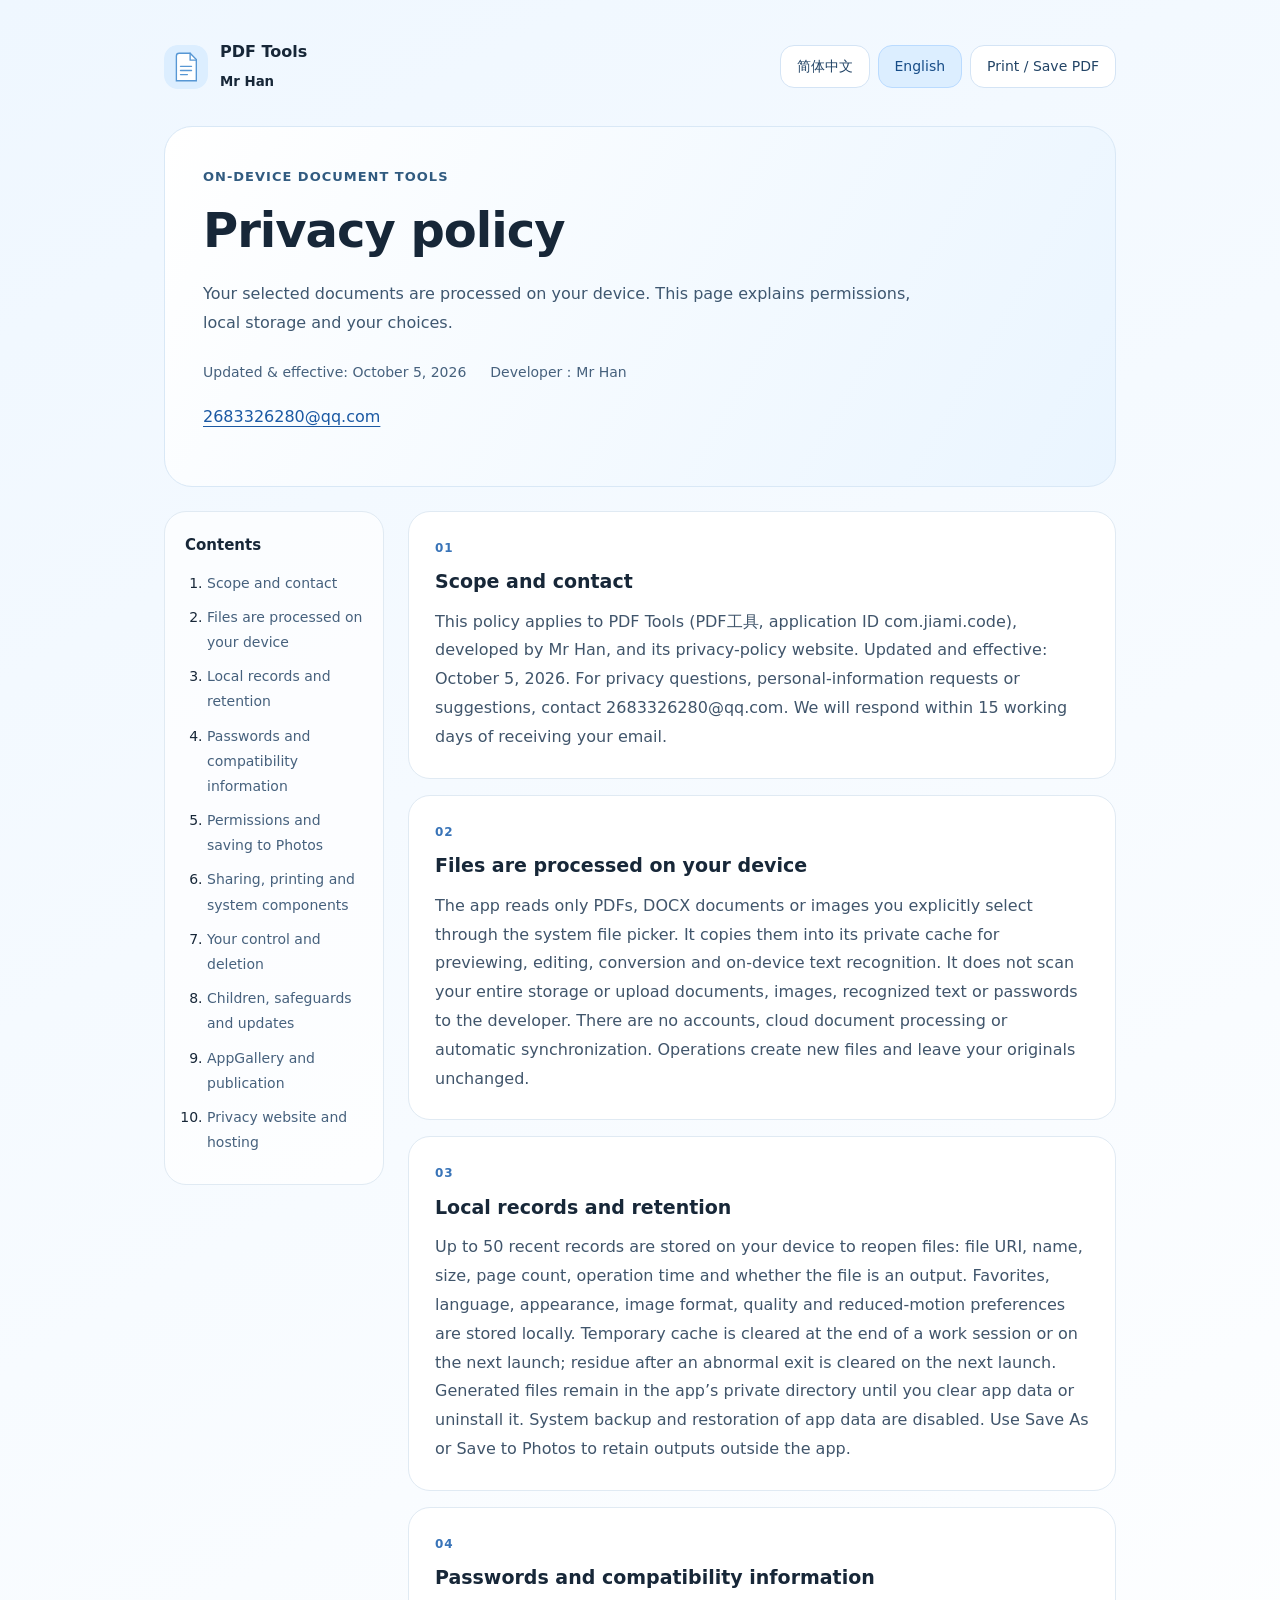
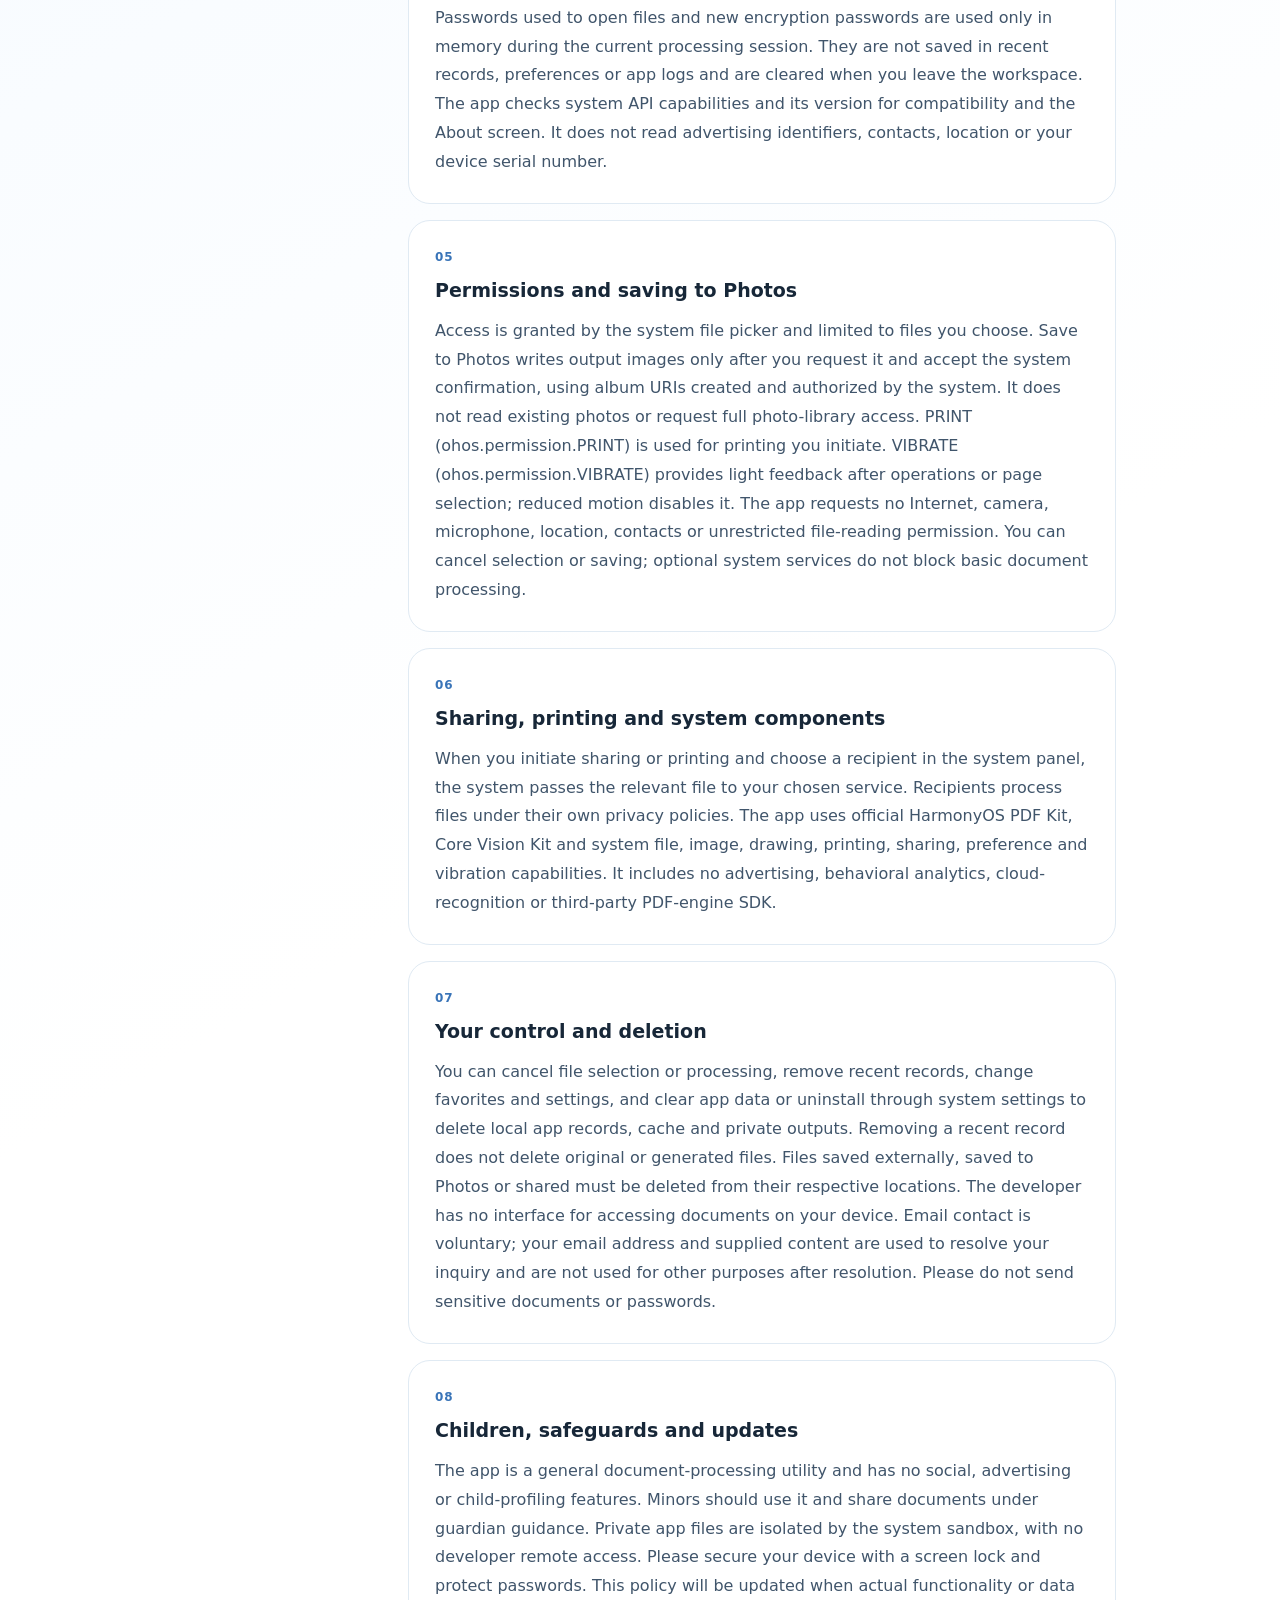
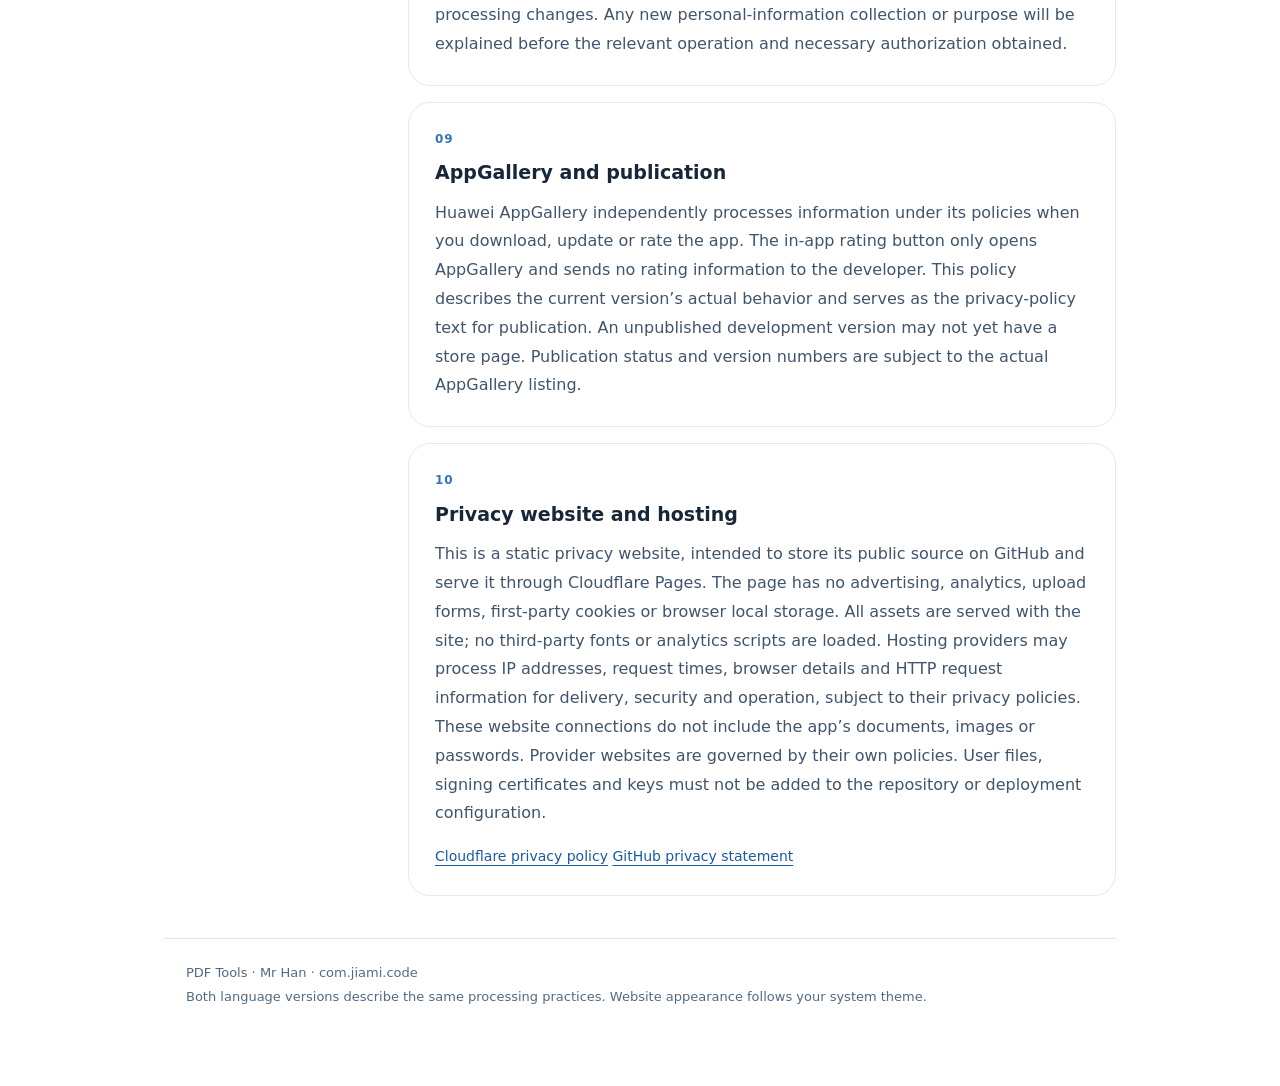
==== public/en/index.html @ 7ca53d2f "Add files via upload" ====
<!doctype html>
<html lang="en"><head><meta charset="utf-8"><meta name="viewport" content="width=device-width,initial-scale=1"><meta name="description" content="PDF Tools Privacy policy · Mr Han · 2026-10-05"><meta name="color-scheme" content="light dark"><title>Privacy policy · PDF Tools · Mr Han</title><link rel="icon" href="../assets/icon.svg" type="image/svg+xml"><link rel="stylesheet" href="../assets/style.css"><link rel="alternate" hreflang="zh-CN" href="../index.html"><link rel="alternate" hreflang="en" href="../en/index.html"><script src="../assets/site.js" defer></script></head>
<body><a class="skip" href="#policy">Skip to policy</a><div class="wrap"><header class="top"><div class="brand"><img class="icon" src="../assets/icon.svg" alt="" width="44" height="44"><span>PDF Tools<br><small>Mr Han</small></span></div><nav class="controls" aria-label="Language and print"><a class="control" href="../index.html" lang="zh-CN" >简体中文</a><a class="control" href="../en/index.html" lang="en" aria-current="page">English</a><button class="control" id="print" type="button">Print / Save PDF</button></nav></header><div class="hero"><div class="eyebrow">ON-DEVICE DOCUMENT TOOLS</div><h1>Privacy policy</h1><p class="lead">Your selected documents are processed on your device. This page explains permissions, local storage and your choices.</p><div class="meta"><span>Updated & effective: October 5, 2026</span><span>Developer：Mr Han</span></div><p class="contact"><a href="mailto:2683326280@qq.com">2683326280@qq.com</a></p></div><div class="layout"><nav class="toc" aria-label="Contents"><h2>Contents</h2><ol><li><a href="#section-1">Scope and contact</a></li><li><a href="#section-2">Files are processed on your device</a></li><li><a href="#section-3">Local records and retention</a></li><li><a href="#section-4">Passwords and compatibility information</a></li><li><a href="#section-5">Permissions and saving to Photos</a></li><li><a href="#section-6">Sharing, printing and system components</a></li><li><a href="#section-7">Your control and deletion</a></li><li><a href="#section-8">Children, safeguards and updates</a></li><li><a href="#section-9">AppGallery and publication</a></li><li><a href="#section-10">Privacy website and hosting</a></li></ol></nav><main class="article" id="policy"><section class="section" id="section-1" aria-labelledby="heading-1"><span class="number">01</span><h2 id="heading-1">Scope and contact</h2><p>This policy applies to PDF Tools (PDF工具, application ID com.jiami.code), developed by Mr Han, and its privacy-policy website. Updated and effective: October 5, 2026. For privacy questions, personal-information requests or suggestions, contact 2683326280@qq.com. We will respond within 15 working days of receiving your email.</p></section><section class="section" id="section-2" aria-labelledby="heading-2"><span class="number">02</span><h2 id="heading-2">Files are processed on your device</h2><p>The app reads only PDFs, DOCX documents or images you explicitly select through the system file picker. It copies them into its private cache for previewing, editing, conversion and on-device text recognition. It does not scan your entire storage or upload documents, images, recognized text or passwords to the developer. There are no accounts, cloud document processing or automatic synchronization. Operations create new files and leave your originals unchanged.</p></section><section class="section" id="section-3" aria-labelledby="heading-3"><span class="number">03</span><h2 id="heading-3">Local records and retention</h2><p>Up to 50 recent records are stored on your device to reopen files: file URI, name, size, page count, operation time and whether the file is an output. Favorites, language, appearance, image format, quality and reduced-motion preferences are stored locally. Temporary cache is cleared at the end of a work session or on the next launch; residue after an abnormal exit is cleared on the next launch. Generated files remain in the app’s private directory until you clear app data or uninstall it. System backup and restoration of app data are disabled. Use Save As or Save to Photos to retain outputs outside the app.</p></section><section class="section" id="section-4" aria-labelledby="heading-4"><span class="number">04</span><h2 id="heading-4">Passwords and compatibility information</h2><p>Passwords used to open files and new encryption passwords are used only in memory during the current processing session. They are not saved in recent records, preferences or app logs and are cleared when you leave the workspace. The app checks system API capabilities and its version for compatibility and the About screen. It does not read advertising identifiers, contacts, location or your device serial number.</p></section><section class="section" id="section-5" aria-labelledby="heading-5"><span class="number">05</span><h2 id="heading-5">Permissions and saving to Photos</h2><p>Access is granted by the system file picker and limited to files you choose. Save to Photos writes output images only after you request it and accept the system confirmation, using album URIs created and authorized by the system. It does not read existing photos or request full photo-library access. PRINT (ohos.permission.PRINT) is used for printing you initiate. VIBRATE (ohos.permission.VIBRATE) provides light feedback after operations or page selection; reduced motion disables it. The app requests no Internet, camera, microphone, location, contacts or unrestricted file-reading permission. You can cancel selection or saving; optional system services do not block basic document processing.</p></section><section class="section" id="section-6" aria-labelledby="heading-6"><span class="number">06</span><h2 id="heading-6">Sharing, printing and system components</h2><p>When you initiate sharing or printing and choose a recipient in the system panel, the system passes the relevant file to your chosen service. Recipients process files under their own privacy policies. The app uses official HarmonyOS PDF Kit, Core Vision Kit and system file, image, drawing, printing, sharing, preference and vibration capabilities. It includes no advertising, behavioral analytics, cloud-recognition or third-party PDF-engine SDK.</p></section><section class="section" id="section-7" aria-labelledby="heading-7"><span class="number">07</span><h2 id="heading-7">Your control and deletion</h2><p>You can cancel file selection or processing, remove recent records, change favorites and settings, and clear app data or uninstall through system settings to delete local app records, cache and private outputs. Removing a recent record does not delete original or generated files. Files saved externally, saved to Photos or shared must be deleted from their respective locations. The developer has no interface for accessing documents on your device. Email contact is voluntary; your email address and supplied content are used to resolve your inquiry and are not used for other purposes after resolution. Please do not send sensitive documents or passwords.</p></section><section class="section" id="section-8" aria-labelledby="heading-8"><span class="number">08</span><h2 id="heading-8">Children, safeguards and updates</h2><p>The app is a general document-processing utility and has no social, advertising or child-profiling features. Minors should use it and share documents under guardian guidance. Private app files are isolated by the system sandbox, with no developer remote access. Please secure your device with a screen lock and protect passwords. This policy will be updated when actual functionality or data processing changes. Any new personal-information collection or purpose will be explained before the relevant operation and necessary authorization obtained.</p></section><section class="section" id="section-9" aria-labelledby="heading-9"><span class="number">09</span><h2 id="heading-9">AppGallery and publication</h2><p>Huawei AppGallery independently processes information under its policies when you download, update or rate the app. The in-app rating button only opens AppGallery and sends no rating information to the developer. This policy describes the current version’s actual behavior and serves as the privacy-policy text for publication. An unpublished development version may not yet have a store page. Publication status and version numbers are subject to the actual AppGallery listing.</p></section><section class="section" id="section-10" aria-labelledby="heading-10"><span class="number">10</span><h2 id="heading-10">Privacy website and hosting</h2><p>This is a static privacy website, intended to store its public source on GitHub and serve it through Cloudflare Pages. The page has no advertising, analytics, upload forms, first-party cookies or browser local storage. All assets are served with the site; no third-party fonts or analytics scripts are loaded. Hosting providers may process IP addresses, request times, browser details and HTTP request information for delivery, security and operation, subject to their privacy policies. These website connections do not include the app’s documents, images or passwords. Provider websites are governed by their own policies. User files, signing certificates and keys must not be added to the repository or deployment configuration.</p><p class="links"><a href="https://www.cloudflare.com/privacypolicy/" rel="noreferrer">Cloudflare privacy policy</a> <a href="https://docs.github.com/en/site-policy/privacy-policies/github-general-privacy-statement" rel="noreferrer">GitHub privacy statement</a></p></section></main></div><footer>PDF Tools · Mr Han · com.jiami.code<br>Both language versions describe the same processing practices. Website appearance follows your system theme.</footer></div></body></html>
---- public/assets/style.css ----
*{box-sizing:border-box}html{scroll-behavior:smooth;scroll-padding-top:24px}body{margin:0;background:linear-gradient(150deg,#eff7ff,#fff 55%);color:#172738;font-family:system-ui,-apple-system,"Segoe UI","Microsoft YaHei",sans-serif;line-height:1.8}a{color:#1b59a3;text-underline-offset:4px}a:focus-visible,button:focus-visible{outline:3px solid #397ad0;outline-offset:4px}.skip{position:absolute;left:20px;top:-100px}.skip:focus{top:12px;background:white;padding:12px;z-index:2}.wrap{max-width:1000px;margin:auto;padding:38px 24px 56px}.top{display:flex;justify-content:space-between;gap:16px;align-items:center;margin-bottom:30px}.brand{display:flex;gap:12px;align-items:center;font-weight:700}.icon{width:44px;height:44px;border-radius:14px}.controls{display:flex;gap:8px;flex-wrap:wrap}.control{display:inline-flex;align-items:center;justify-content:center;text-decoration:none;border:1px solid #d4e4f5;border-radius:14px;background:#fff;color:#224466;padding:8px 16px;font:inherit;font-size:14px;cursor:pointer}.control[aria-current]{background:#dceeff;color:#174d88;border-color:#badbff}.hero{border-radius:28px;border:1px solid #d9e8f6;background:linear-gradient(120deg,#fff,#eaf5ff);padding:38px;margin-bottom:24px}.eyebrow{color:#315b80;font-size:13px;font-weight:700;letter-spacing:1px}h1{font-size:clamp(32px,5vw,48px);line-height:1.25;margin:12px 0 20px;letter-spacing:-1px}.lead{max-width:720px;color:#3e5770;margin:0 0 22px}.meta{display:flex;gap:12px 24px;flex-wrap:wrap;font-size:14px;color:#46617d}.layout{display:grid;grid-template-columns:220px minmax(0,1fr);gap:24px;align-items:start}.toc{border:1px solid #e0eaf3;border-radius:22px;background:#ffffffb8;padding:20px}.toc h2{font-size:15px;margin:0 0 12px}.toc ol{padding-left:22px;margin:0}.toc li{margin:9px 0;font-size:14px}.toc a{text-decoration:none;color:#46617d}.article{min-width:0}.section{background:#fff;border:1px solid #e0eaf3;border-radius:22px;padding:26px;margin:0 0 16px}.section h2{font-size:19px;line-height:1.5;margin:0 0 12px}.section p{margin:0;color:#40556b;overflow-wrap:anywhere}.number{font-size:12px;display:block;color:#3974b8;font-weight:700;letter-spacing:1px;margin-bottom:8px}footer{margin-top:26px;padding:22px;border-top:1px solid #dce7f1;font-size:13px;color:#526b83}footer a{margin-right:16px}.contact{margin-top:18px!important}.links{margin-top:16px!important;font-size:14px}@media(max-width:760px){.wrap{padding:22px 16px 36px}.hero{padding:26px 22px}.layout{grid-template-columns:1fr}.toc ol{display:grid;grid-template-columns:1fr 1fr;gap:0 18px}.section{padding:22px}.top{align-items:flex-start}.brand{font-size:14px}.controls{gap:6px}.control{padding:6px 10px}.icon{width:38px;height:38px}}@media(max-width:430px){.top{flex-direction:column;gap:14px}.toc ol{display:block}.hero{border-radius:24px}.meta{display:block}.meta span{display:block}}@media(prefers-color-scheme:dark){body{background:linear-gradient(150deg,#151020,#08090d 60%);color:#f4f1ff}a{color:#cab8ff}.hero{background:linear-gradient(120deg,#211a31,#171221);border-color:#3c3052}.lead,.meta,.eyebrow{color:#c4b7d7}.toc,.section{background:#15121d;border-color:#342b43}.toc a,.section p,footer{color:#c9c0d4}.number{color:#c0a6ff}.control{background:#251e33;border-color:#433254;color:#e0d3f2}.control[aria-current]{background:#413056;border-color:#796394;color:#fff}footer{border-color:#352a45}}@media(prefers-reduced-motion:reduce){html{scroll-behavior:auto}}@media print{body{background:white;color:black}.controls,.toc,.skip{display:none}.wrap{max-width:none;padding:0}.layout{display:block}.hero,.section{background:white!important;border-color:#ccc!important;break-inside:avoid;padding:16px}.section p,.lead,.meta{color:black!important}a{color:black}.top{margin-bottom:12px}footer{color:black}}
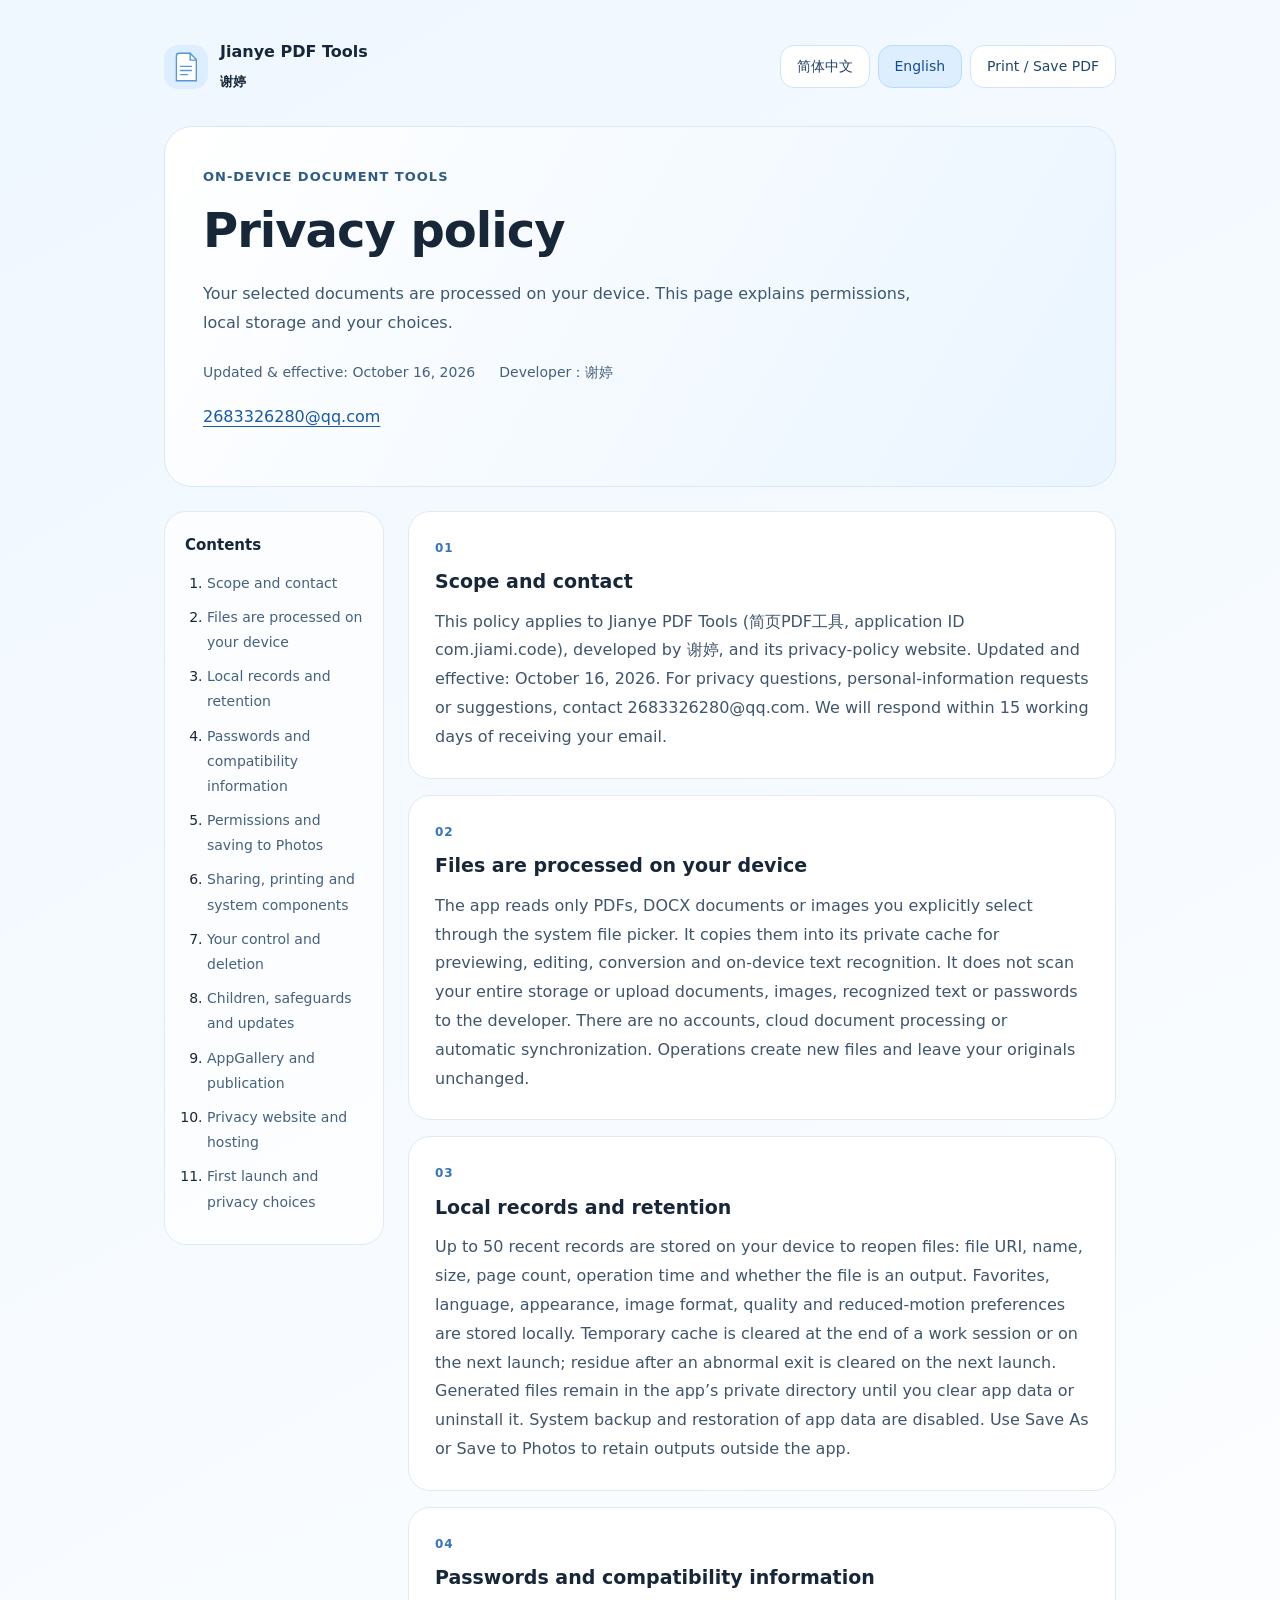
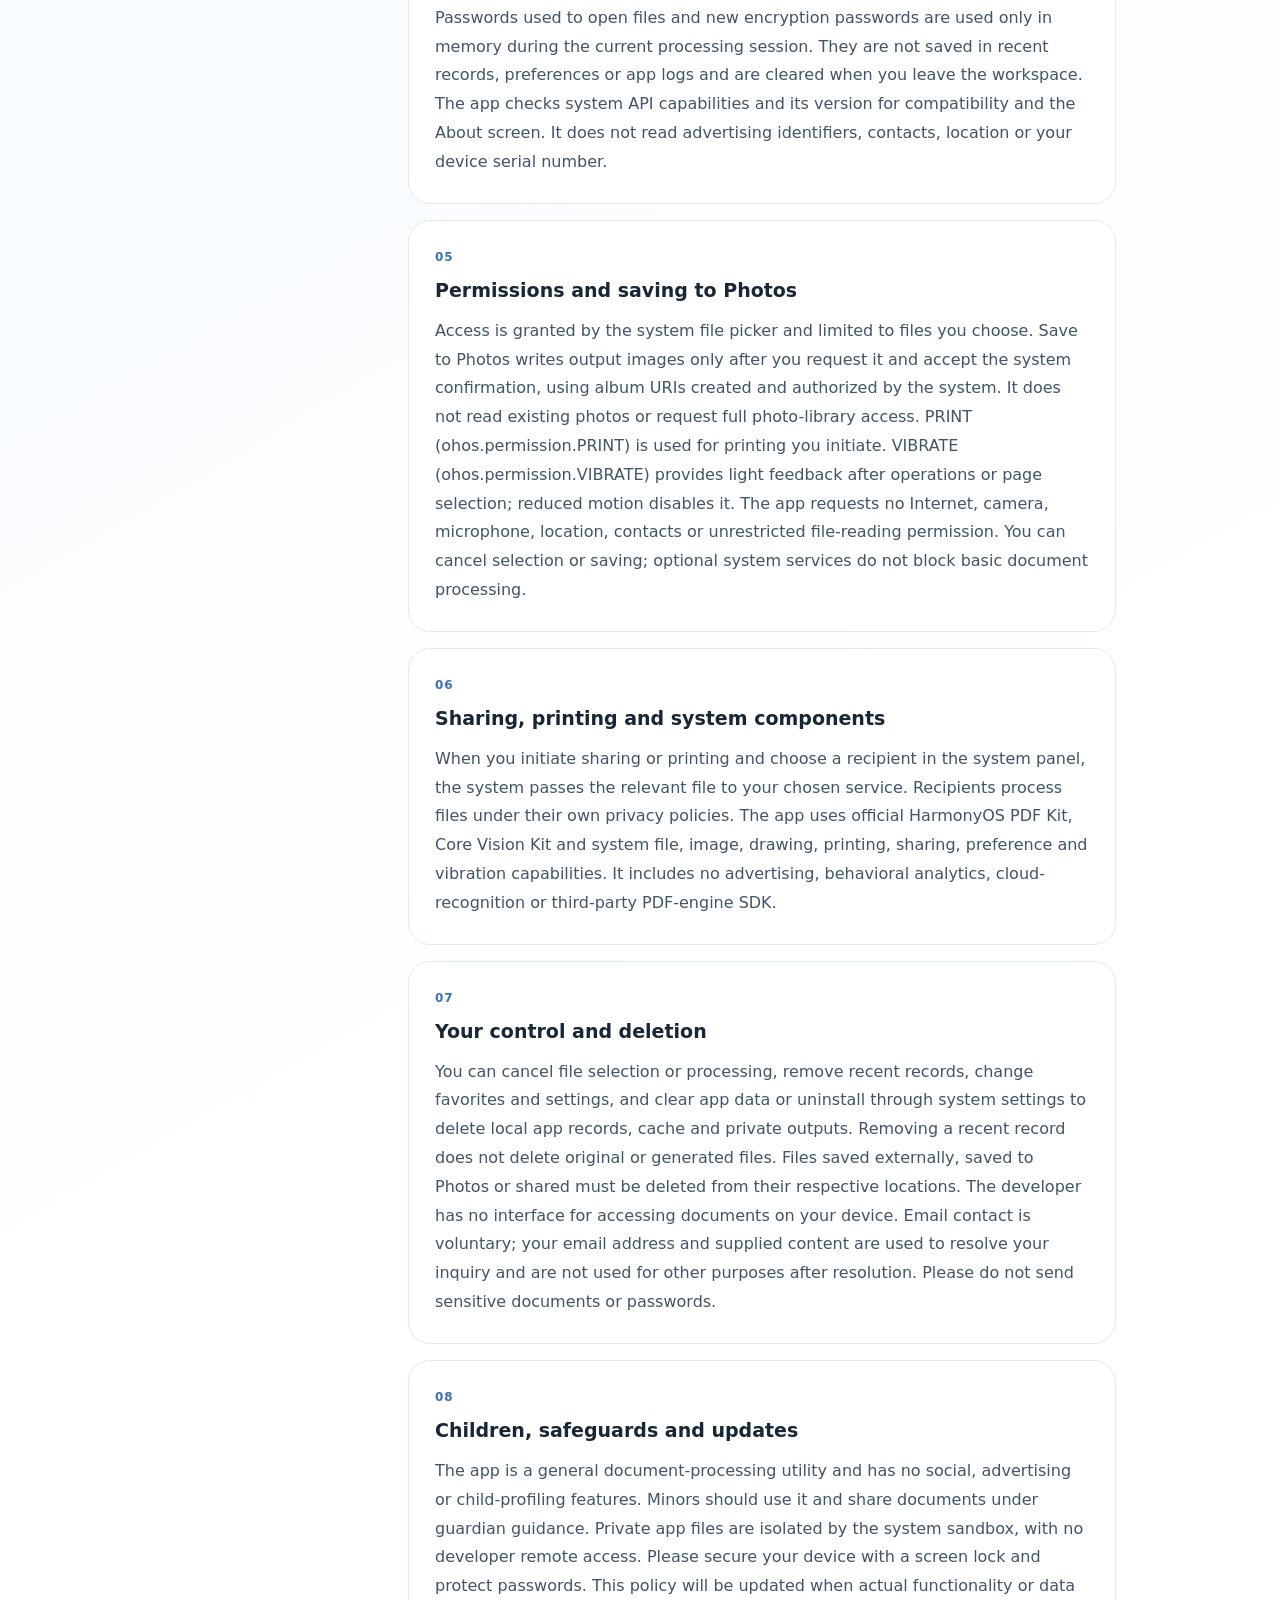
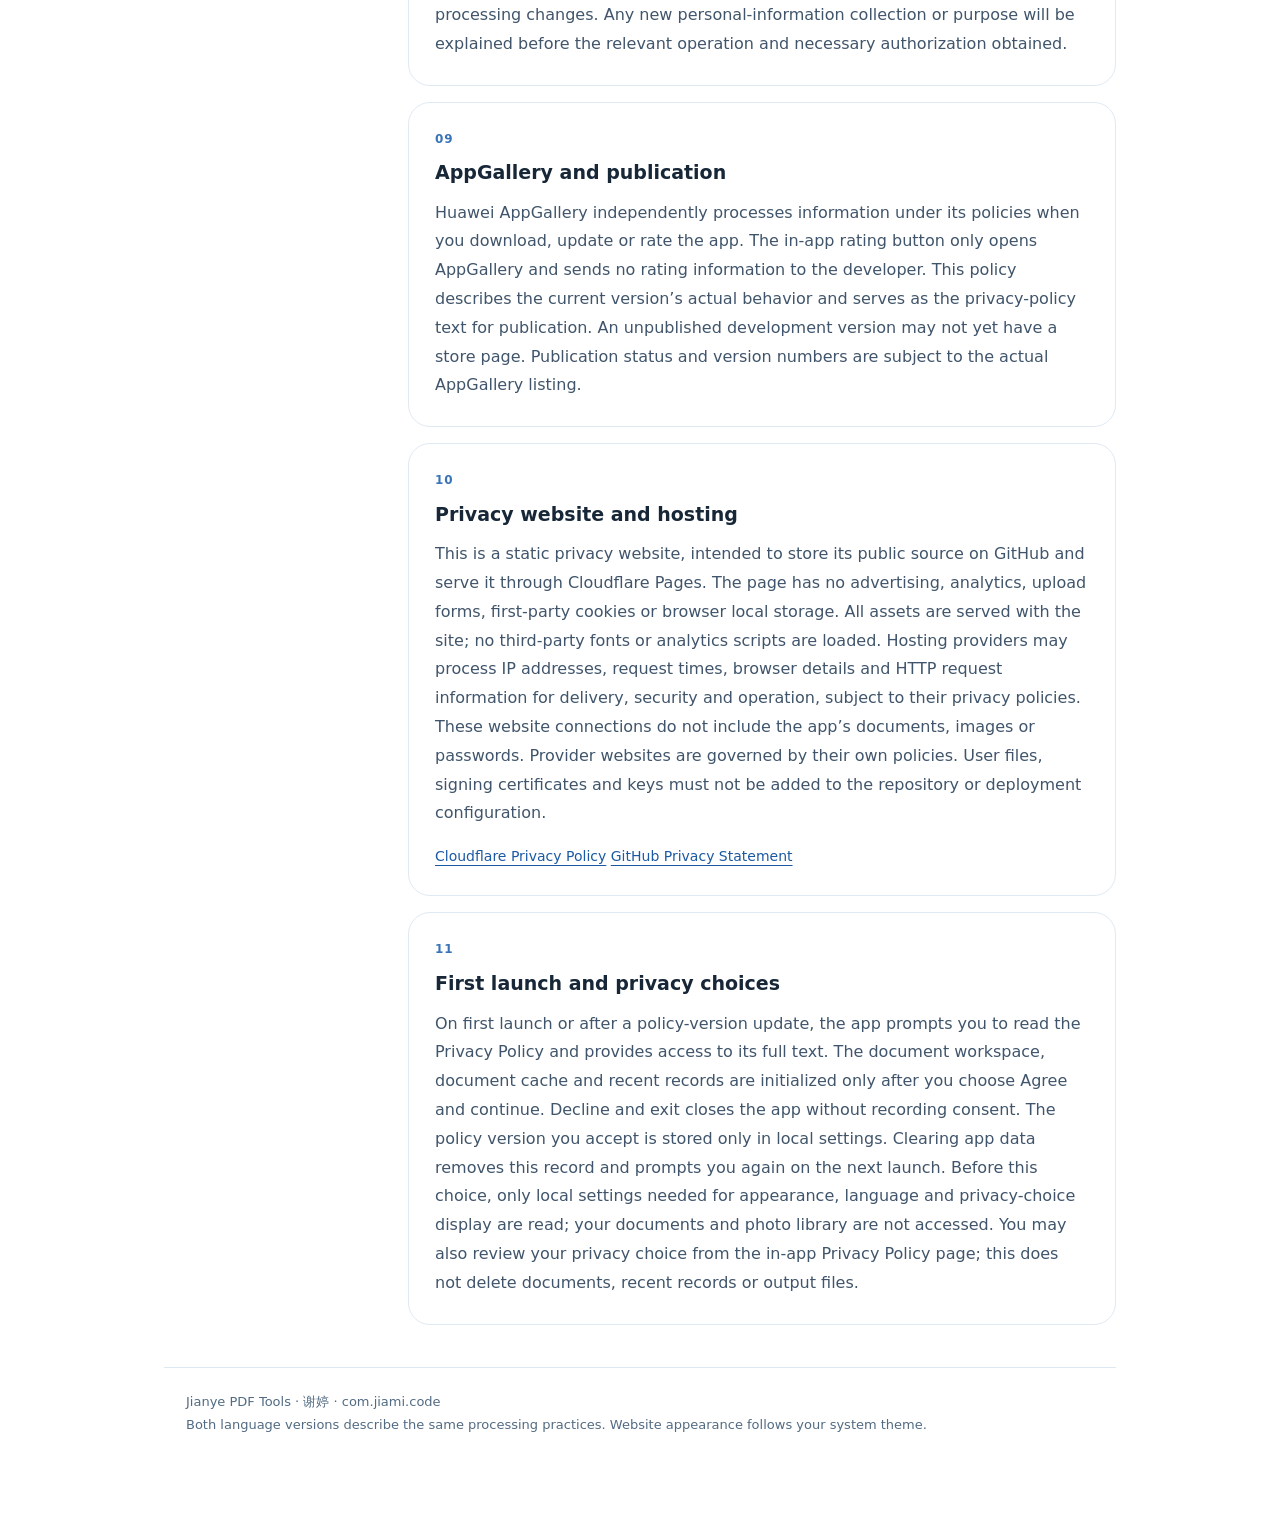
==== commit d6b64ca4: "Update Jianye PDF Tools bilingual privacy policy and developer identity" ====
--- a/public/en/index.html
+++ b/public/en/index.html
@@ -1,3 +1,3 @@
 <!doctype html>
-<html lang="en"><head><meta charset="utf-8"><meta name="viewport" content="width=device-width,initial-scale=1"><meta name="description" content="PDF Tools Privacy policy · Mr Han · 2026-10-05"><meta name="color-scheme" content="light dark"><title>Privacy policy · PDF Tools · Mr Han</title><link rel="icon" href="../assets/icon.svg" type="image/svg+xml"><link rel="stylesheet" href="../assets/style.css"><link rel="alternate" hreflang="zh-CN" href="../index.html"><link rel="alternate" hreflang="en" href="../en/index.html"><script src="../assets/site.js" defer></script></head>
-<body><a class="skip" href="#policy">Skip to policy</a><div class="wrap"><header class="top"><div class="brand"><img class="icon" src="../assets/icon.svg" alt="" width="44" height="44"><span>PDF Tools<br><small>Mr Han</small></span></div><nav class="controls" aria-label="Language and print"><a class="control" href="../index.html" lang="zh-CN" >简体中文</a><a class="control" href="../en/index.html" lang="en" aria-current="page">English</a><button class="control" id="print" type="button">Print / Save PDF</button></nav></header><div class="hero"><div class="eyebrow">ON-DEVICE DOCUMENT TOOLS</div><h1>Privacy policy</h1><p class="lead">Your selected documents are processed on your device. This page explains permissions, local storage and your choices.</p><div class="meta"><span>Updated & effective: October 5, 2026</span><span>Developer：Mr Han</span></div><p class="contact"><a href="mailto:2683326280@qq.com">2683326280@qq.com</a></p></div><div class="layout"><nav class="toc" aria-label="Contents"><h2>Contents</h2><ol><li><a href="#section-1">Scope and contact</a></li><li><a href="#section-2">Files are processed on your device</a></li><li><a href="#section-3">Local records and retention</a></li><li><a href="#section-4">Passwords and compatibility information</a></li><li><a href="#section-5">Permissions and saving to Photos</a></li><li><a href="#section-6">Sharing, printing and system components</a></li><li><a href="#section-7">Your control and deletion</a></li><li><a href="#section-8">Children, safeguards and updates</a></li><li><a href="#section-9">AppGallery and publication</a></li><li><a href="#section-10">Privacy website and hosting</a></li></ol></nav><main class="article" id="policy"><section class="section" id="section-1" aria-labelledby="heading-1"><span class="number">01</span><h2 id="heading-1">Scope and contact</h2><p>This policy applies to PDF Tools (PDF工具, application ID com.jiami.code), developed by Mr Han, and its privacy-policy website. Updated and effective: October 5, 2026. For privacy questions, personal-information requests or suggestions, contact 2683326280@qq.com. We will respond within 15 working days of receiving your email.</p></section><section class="section" id="section-2" aria-labelledby="heading-2"><span class="number">02</span><h2 id="heading-2">Files are processed on your device</h2><p>The app reads only PDFs, DOCX documents or images you explicitly select through the system file picker. It copies them into its private cache for previewing, editing, conversion and on-device text recognition. It does not scan your entire storage or upload documents, images, recognized text or passwords to the developer. There are no accounts, cloud document processing or automatic synchronization. Operations create new files and leave your originals unchanged.</p></section><section class="section" id="section-3" aria-labelledby="heading-3"><span class="number">03</span><h2 id="heading-3">Local records and retention</h2><p>Up to 50 recent records are stored on your device to reopen files: file URI, name, size, page count, operation time and whether the file is an output. Favorites, language, appearance, image format, quality and reduced-motion preferences are stored locally. Temporary cache is cleared at the end of a work session or on the next launch; residue after an abnormal exit is cleared on the next launch. Generated files remain in the app’s private directory until you clear app data or uninstall it. System backup and restoration of app data are disabled. Use Save As or Save to Photos to retain outputs outside the app.</p></section><section class="section" id="section-4" aria-labelledby="heading-4"><span class="number">04</span><h2 id="heading-4">Passwords and compatibility information</h2><p>Passwords used to open files and new encryption passwords are used only in memory during the current processing session. They are not saved in recent records, preferences or app logs and are cleared when you leave the workspace. The app checks system API capabilities and its version for compatibility and the About screen. It does not read advertising identifiers, contacts, location or your device serial number.</p></section><section class="section" id="section-5" aria-labelledby="heading-5"><span class="number">05</span><h2 id="heading-5">Permissions and saving to Photos</h2><p>Access is granted by the system file picker and limited to files you choose. Save to Photos writes output images only after you request it and accept the system confirmation, using album URIs created and authorized by the system. It does not read existing photos or request full photo-library access. PRINT (ohos.permission.PRINT) is used for printing you initiate. VIBRATE (ohos.permission.VIBRATE) provides light feedback after operations or page selection; reduced motion disables it. The app requests no Internet, camera, microphone, location, contacts or unrestricted file-reading permission. You can cancel selection or saving; optional system services do not block basic document processing.</p></section><section class="section" id="section-6" aria-labelledby="heading-6"><span class="number">06</span><h2 id="heading-6">Sharing, printing and system components</h2><p>When you initiate sharing or printing and choose a recipient in the system panel, the system passes the relevant file to your chosen service. Recipients process files under their own privacy policies. The app uses official HarmonyOS PDF Kit, Core Vision Kit and system file, image, drawing, printing, sharing, preference and vibration capabilities. It includes no advertising, behavioral analytics, cloud-recognition or third-party PDF-engine SDK.</p></section><section class="section" id="section-7" aria-labelledby="heading-7"><span class="number">07</span><h2 id="heading-7">Your control and deletion</h2><p>You can cancel file selection or processing, remove recent records, change favorites and settings, and clear app data or uninstall through system settings to delete local app records, cache and private outputs. Removing a recent record does not delete original or generated files. Files saved externally, saved to Photos or shared must be deleted from their respective locations. The developer has no interface for accessing documents on your device. Email contact is voluntary; your email address and supplied content are used to resolve your inquiry and are not used for other purposes after resolution. Please do not send sensitive documents or passwords.</p></section><section class="section" id="section-8" aria-labelledby="heading-8"><span class="number">08</span><h2 id="heading-8">Children, safeguards and updates</h2><p>The app is a general document-processing utility and has no social, advertising or child-profiling features. Minors should use it and share documents under guardian guidance. Private app files are isolated by the system sandbox, with no developer remote access. Please secure your device with a screen lock and protect passwords. This policy will be updated when actual functionality or data processing changes. Any new personal-information collection or purpose will be explained before the relevant operation and necessary authorization obtained.</p></section><section class="section" id="section-9" aria-labelledby="heading-9"><span class="number">09</span><h2 id="heading-9">AppGallery and publication</h2><p>Huawei AppGallery independently processes information under its policies when you download, update or rate the app. The in-app rating button only opens AppGallery and sends no rating information to the developer. This policy describes the current version’s actual behavior and serves as the privacy-policy text for publication. An unpublished development version may not yet have a store page. Publication status and version numbers are subject to the actual AppGallery listing.</p></section><section class="section" id="section-10" aria-labelledby="heading-10"><span class="number">10</span><h2 id="heading-10">Privacy website and hosting</h2><p>This is a static privacy website, intended to store its public source on GitHub and serve it through Cloudflare Pages. The page has no advertising, analytics, upload forms, first-party cookies or browser local storage. All assets are served with the site; no third-party fonts or analytics scripts are loaded. Hosting providers may process IP addresses, request times, browser details and HTTP request information for delivery, security and operation, subject to their privacy policies. These website connections do not include the app’s documents, images or passwords. Provider websites are governed by their own policies. User files, signing certificates and keys must not be added to the repository or deployment configuration.</p><p class="links"><a href="https://www.cloudflare.com/privacypolicy/" rel="noreferrer">Cloudflare privacy policy</a> <a href="https://docs.github.com/en/site-policy/privacy-policies/github-general-privacy-statement" rel="noreferrer">GitHub privacy statement</a></p></section></main></div><footer>PDF Tools · Mr Han · com.jiami.code<br>Both language versions describe the same processing practices. Website appearance follows your system theme.</footer></div></body></html>+<html lang="en"><head><meta charset="utf-8"><meta name="viewport" content="width=device-width,initial-scale=1"><meta name="description" content="Jianye PDF Tools Privacy policy · 谢婷 · 2026-10-16"><meta name="color-scheme" content="light dark"><title>Privacy policy · Jianye PDF Tools · 谢婷</title><link rel="icon" href="../assets/icon.svg" type="image/svg+xml"><link rel="stylesheet" href="../assets/style.css"><link rel="alternate" hreflang="zh-CN" href="../index.html"><link rel="alternate" hreflang="en" href="../en/index.html"><script src="../assets/site.js" defer></script></head>
+<body><a class="skip" href="#policy">Skip to policy</a><div class="wrap"><header class="top"><div class="brand"><img class="icon" src="../assets/icon.svg" alt="" width="44" height="44"><span>Jianye PDF Tools<br><small>谢婷</small></span></div><nav class="controls" aria-label="Language and print"><a class="control" href="../index.html" lang="zh-CN" >简体中文</a><a class="control" href="../en/index.html" lang="en" aria-current="page">English</a><button class="control" id="print" type="button">Print / Save PDF</button></nav></header><div class="hero"><div class="eyebrow">ON-DEVICE DOCUMENT TOOLS</div><h1>Privacy policy</h1><p class="lead">Your selected documents are processed on your device. This page explains permissions, local storage and your choices.</p><div class="meta"><span>Updated & effective: October 16, 2026</span><span>Developer：谢婷</span></div><p class="contact"><a href="mailto:2683326280@qq.com">2683326280@qq.com</a></p></div><div class="layout"><nav class="toc" aria-label="Contents"><h2>Contents</h2><ol><li><a href="#section-1">Scope and contact</a></li><li><a href="#section-2">Files are processed on your device</a></li><li><a href="#section-3">Local records and retention</a></li><li><a href="#section-4">Passwords and compatibility information</a></li><li><a href="#section-5">Permissions and saving to Photos</a></li><li><a href="#section-6">Sharing, printing and system components</a></li><li><a href="#section-7">Your control and deletion</a></li><li><a href="#section-8">Children, safeguards and updates</a></li><li><a href="#section-9">AppGallery and publication</a></li><li><a href="#section-10">Privacy website and hosting</a></li><li><a href="#section-11">First launch and privacy choices</a></li></ol></nav><main class="article" id="policy"><section class="section" id="section-1" aria-labelledby="heading-1"><span class="number">01</span><h2 id="heading-1">Scope and contact</h2><p>This policy applies to Jianye PDF Tools (简页PDF工具, application ID com.jiami.code), developed by 谢婷, and its privacy-policy website. Updated and effective: October 16, 2026. For privacy questions, personal-information requests or suggestions, contact 2683326280@qq.com. We will respond within 15 working days of receiving your email.</p></section><section class="section" id="section-2" aria-labelledby="heading-2"><span class="number">02</span><h2 id="heading-2">Files are processed on your device</h2><p>The app reads only PDFs, DOCX documents or images you explicitly select through the system file picker. It copies them into its private cache for previewing, editing, conversion and on-device text recognition. It does not scan your entire storage or upload documents, images, recognized text or passwords to the developer. There are no accounts, cloud document processing or automatic synchronization. Operations create new files and leave your originals unchanged.</p></section><section class="section" id="section-3" aria-labelledby="heading-3"><span class="number">03</span><h2 id="heading-3">Local records and retention</h2><p>Up to 50 recent records are stored on your device to reopen files: file URI, name, size, page count, operation time and whether the file is an output. Favorites, language, appearance, image format, quality and reduced-motion preferences are stored locally. Temporary cache is cleared at the end of a work session or on the next launch; residue after an abnormal exit is cleared on the next launch. Generated files remain in the app’s private directory until you clear app data or uninstall it. System backup and restoration of app data are disabled. Use Save As or Save to Photos to retain outputs outside the app.</p></section><section class="section" id="section-4" aria-labelledby="heading-4"><span class="number">04</span><h2 id="heading-4">Passwords and compatibility information</h2><p>Passwords used to open files and new encryption passwords are used only in memory during the current processing session. They are not saved in recent records, preferences or app logs and are cleared when you leave the workspace. The app checks system API capabilities and its version for compatibility and the About screen. It does not read advertising identifiers, contacts, location or your device serial number.</p></section><section class="section" id="section-5" aria-labelledby="heading-5"><span class="number">05</span><h2 id="heading-5">Permissions and saving to Photos</h2><p>Access is granted by the system file picker and limited to files you choose. Save to Photos writes output images only after you request it and accept the system confirmation, using album URIs created and authorized by the system. It does not read existing photos or request full photo-library access. PRINT (ohos.permission.PRINT) is used for printing you initiate. VIBRATE (ohos.permission.VIBRATE) provides light feedback after operations or page selection; reduced motion disables it. The app requests no Internet, camera, microphone, location, contacts or unrestricted file-reading permission. You can cancel selection or saving; optional system services do not block basic document processing.</p></section><section class="section" id="section-6" aria-labelledby="heading-6"><span class="number">06</span><h2 id="heading-6">Sharing, printing and system components</h2><p>When you initiate sharing or printing and choose a recipient in the system panel, the system passes the relevant file to your chosen service. Recipients process files under their own privacy policies. The app uses official HarmonyOS PDF Kit, Core Vision Kit and system file, image, drawing, printing, sharing, preference and vibration capabilities. It includes no advertising, behavioral analytics, cloud-recognition or third-party PDF-engine SDK.</p></section><section class="section" id="section-7" aria-labelledby="heading-7"><span class="number">07</span><h2 id="heading-7">Your control and deletion</h2><p>You can cancel file selection or processing, remove recent records, change favorites and settings, and clear app data or uninstall through system settings to delete local app records, cache and private outputs. Removing a recent record does not delete original or generated files. Files saved externally, saved to Photos or shared must be deleted from their respective locations. The developer has no interface for accessing documents on your device. Email contact is voluntary; your email address and supplied content are used to resolve your inquiry and are not used for other purposes after resolution. Please do not send sensitive documents or passwords.</p></section><section class="section" id="section-8" aria-labelledby="heading-8"><span class="number">08</span><h2 id="heading-8">Children, safeguards and updates</h2><p>The app is a general document-processing utility and has no social, advertising or child-profiling features. Minors should use it and share documents under guardian guidance. Private app files are isolated by the system sandbox, with no developer remote access. Please secure your device with a screen lock and protect passwords. This policy will be updated when actual functionality or data processing changes. Any new personal-information collection or purpose will be explained before the relevant operation and necessary authorization obtained.</p></section><section class="section" id="section-9" aria-labelledby="heading-9"><span class="number">09</span><h2 id="heading-9">AppGallery and publication</h2><p>Huawei AppGallery independently processes information under its policies when you download, update or rate the app. The in-app rating button only opens AppGallery and sends no rating information to the developer. This policy describes the current version’s actual behavior and serves as the privacy-policy text for publication. An unpublished development version may not yet have a store page. Publication status and version numbers are subject to the actual AppGallery listing.</p></section><section class="section" id="section-10" aria-labelledby="heading-10"><span class="number">10</span><h2 id="heading-10">Privacy website and hosting</h2><p>This is a static privacy website, intended to store its public source on GitHub and serve it through Cloudflare Pages. The page has no advertising, analytics, upload forms, first-party cookies or browser local storage. All assets are served with the site; no third-party fonts or analytics scripts are loaded. Hosting providers may process IP addresses, request times, browser details and HTTP request information for delivery, security and operation, subject to their privacy policies. These website connections do not include the app’s documents, images or passwords. Provider websites are governed by their own policies. User files, signing certificates and keys must not be added to the repository or deployment configuration.</p><p class="links"><a href="https://www.cloudflare.com/privacypolicy/" rel="noreferrer">Cloudflare Privacy Policy</a> <a href="https://docs.github.com/en/site-policy/privacy-policies/github-general-privacy-statement" rel="noreferrer">GitHub Privacy Statement</a></p></section><section class="section" id="section-11" aria-labelledby="heading-11"><span class="number">11</span><h2 id="heading-11">First launch and privacy choices</h2><p>On first launch or after a policy-version update, the app prompts you to read the Privacy Policy and provides access to its full text. The document workspace, document cache and recent records are initialized only after you choose Agree and continue. Decline and exit closes the app without recording consent. The policy version you accept is stored only in local settings. Clearing app data removes this record and prompts you again on the next launch. Before this choice, only local settings needed for appearance, language and privacy-choice display are read; your documents and photo library are not accessed. You may also review your privacy choice from the in-app Privacy Policy page; this does not delete documents, recent records or output files.</p></section></main></div><footer>Jianye PDF Tools · 谢婷 · com.jiami.code<br>Both language versions describe the same processing practices. Website appearance follows your system theme.</footer></div></body></html>
